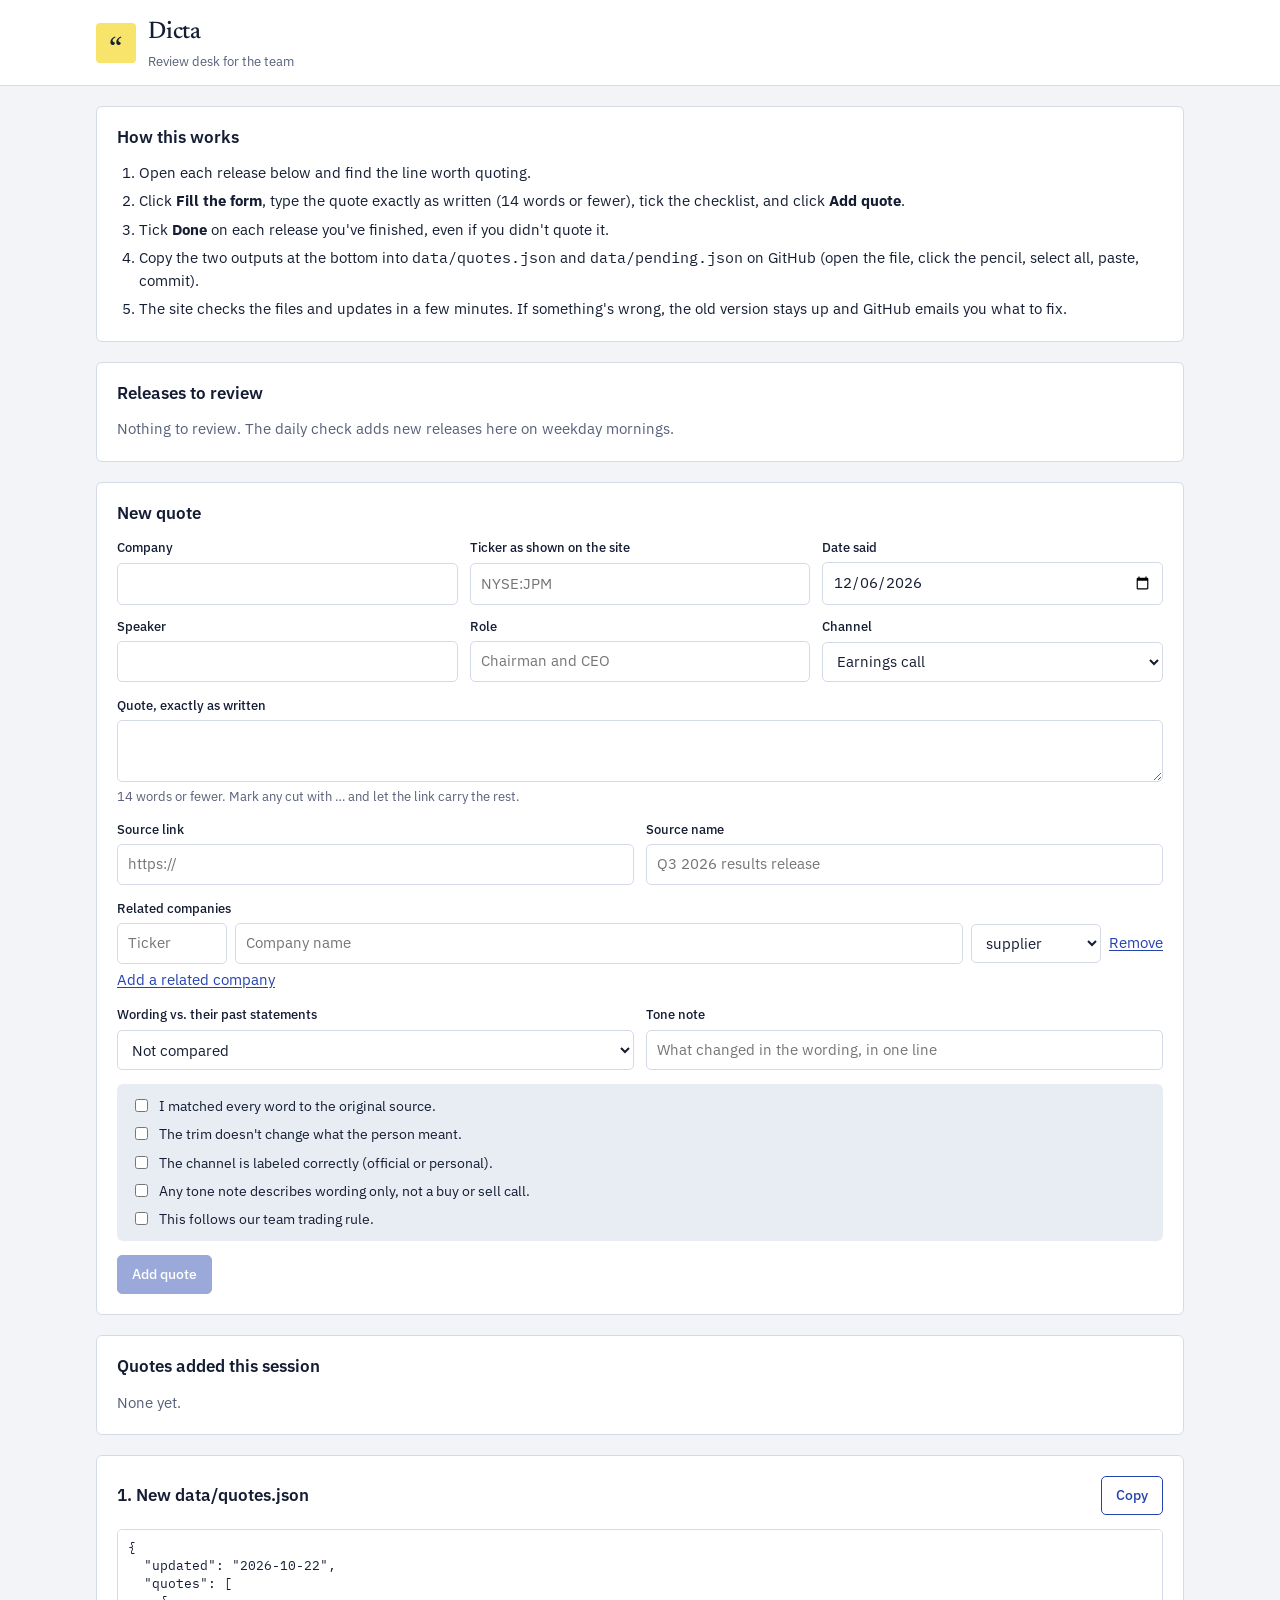
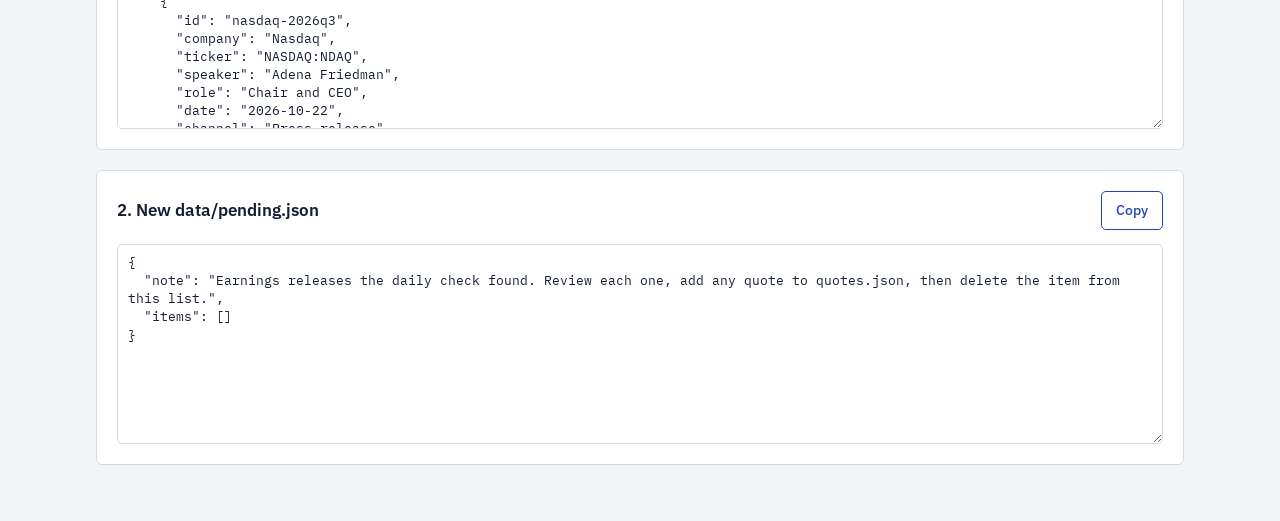
==== review.html @ aed67eb9 "Add files via upload Add Dicta site" ====
<!doctype html>
<html lang="en">
<head>
<meta charset="utf-8">
<meta name="viewport" content="width=device-width, initial-scale=1, viewport-fit=cover">
<meta name="robots" content="noindex">
<title>Dicta Review Desk</title>
<link rel="preconnect" href="https://fonts.googleapis.com">
<link rel="preconnect" href="https://fonts.gstatic.com" crossorigin>
<link rel="stylesheet" href="https://fonts.googleapis.com/css2?family=IBM+Plex+Mono:wght@400;500&family=IBM+Plex+Sans:wght@400;500;600&family=Newsreader:ital,opsz,wght@0,6..72,400;0,6..72,500;1,6..72,400&display=swap">
<link rel="stylesheet" href="assets/style.css">
</head>
<body>
<header class="top">
  <div class="top-in">
    <a class="brand" href="./">
      <span class="brand-mark" aria-hidden="true">&ldquo;</span>
      <span><span class="brand-name">Dicta</span><br><span class="brand-tag">Review desk for the team</span></span>
    </a>
  </div>
</header>

<div class="wrap" style="display:grid;gap:20px">
  <section class="panel">
    <h2>How this works</h2>
    <ol style="margin:0;padding-left:22px;display:grid;gap:6px">
      <li>Open each release below and find the line worth quoting.</li>
      <li>Click <b>Fill the form</b>, type the quote exactly as written (14 words or fewer), tick the checklist, and click <b>Add quote</b>.</li>
      <li>Tick <b>Done</b> on each release you've finished, even if you didn't quote it.</li>
      <li>Copy the two outputs at the bottom into <span class="mono">data/quotes.json</span> and <span class="mono">data/pending.json</span> on GitHub (open the file, click the pencil, select all, paste, commit).</li>
      <li>The site checks the files and updates in a few minutes. If something's wrong, the old version stays up and GitHub emails you what to fix.</li>
    </ol>
  </section>

  <section class="panel">
    <h2>Releases to review</h2>
    <div id="pendingList" style="display:grid;gap:10px"><p class="muted">Loading…</p></div>
  </section>

  <form class="panel" id="quoteForm" novalidate>
    <h2>New quote</h2>
    <div class="grid3">
      <div class="field"><label for="f-company">Company</label><input id="f-company" type="text"></div>
      <div class="field"><label for="f-ticker">Ticker as shown on the site</label><input id="f-ticker" type="text" placeholder="NYSE:JPM"></div>
      <div class="field"><label for="f-date">Date said</label><input id="f-date" type="date"></div>
      <div class="field"><label for="f-speaker">Speaker</label><input id="f-speaker" type="text"></div>
      <div class="field"><label for="f-role">Role</label><input id="f-role" type="text" placeholder="Chairman and CEO"></div>
      <div class="field"><label for="f-channel">Channel</label><select id="f-channel"></select></div>
    </div>
    <div class="field">
      <label for="f-text">Quote, exactly as written</label>
      <textarea id="f-text" rows="2"></textarea>
      <span class="hint" id="f-count">14 words or fewer. Mark any cut with … and let the link carry the rest.</span>
    </div>
    <div class="grid2">
      <div class="field"><label for="f-srcurl">Source link</label><input id="f-srcurl" type="url" placeholder="https://"></div>
      <div class="field"><label for="f-srctitle">Source name</label><input id="f-srctitle" type="text" placeholder="Q3 2026 results release"></div>
    </div>
    <div class="field">
      <span class="lab">Related companies</span>
      <div id="f-related" style="display:grid;gap:8px"></div>
      <div><button type="button" class="linkbtn" id="addRel">Add a related company</button></div>
    </div>
    <div class="grid2">
      <div class="field"><label for="f-tonedir">Wording vs. their past statements</label>
        <select id="f-tonedir"><option value="">Not compared</option><option value="confident">More confident</option><option value="same">About the same</option><option value="cautious">More cautious</option></select>
      </div>
      <div class="field"><label for="f-tonenote">Tone note</label><input id="f-tonenote" type="text" placeholder="What changed in the wording, in one line"></div>
    </div>
    <fieldset class="checklist">
      <legend class="sr">Verification checklist</legend>
      <label class="check"><input type="checkbox" class="chk" id="chk1"> I matched every word to the original source.</label>
      <label class="check"><input type="checkbox" class="chk" id="chk2"> The trim doesn't change what the person meant.</label>
      <label class="check"><input type="checkbox" class="chk" id="chk3"> The channel is labeled correctly (official or personal).</label>
      <label class="check"><input type="checkbox" class="chk" id="chk4"> Any tone note describes wording only, not a buy or sell call.</label>
      <label class="check"><input type="checkbox" class="chk" id="chk5"> This follows our team trading rule.</label>
    </fieldset>
    <div class="row"><button class="btn" type="submit" id="addQuote" disabled>Add quote</button><span class="msg" id="f-msg" role="status"></span></div>
  </form>

  <section class="panel">
    <h2>Quotes added this session</h2>
    <div id="addedList"><p class="muted">None yet.</p></div>
  </section>

  <section class="panel">
    <div class="row" style="justify-content:space-between"><h2>1. New data/quotes.json</h2><button type="button" class="btn ghost" data-copy="out-quotes">Copy</button></div>
    <label class="sr" for="out-quotes">New contents of data/quotes.json</label>
    <textarea id="out-quotes" class="out" rows="10" readonly></textarea>
  </section>
  <section class="panel">
    <div class="row" style="justify-content:space-between"><h2>2. New data/pending.json</h2><button type="button" class="btn ghost" data-copy="out-pending">Copy</button></div>
    <label class="sr" for="out-pending">New contents of data/pending.json</label>
    <textarea id="out-pending" class="out" rows="8" readonly></textarea>
  </section>
</div>
<div class="toast" id="toast" role="status" hidden></div>

<script>
(function(){
"use strict";
const $=s=>document.querySelector(s);
const $$=s=>Array.from(document.querySelectorAll(s));
const esc=s=>String(s==null?"":s).replace(/[&<>"']/g,c=>({"&":"&amp;","<":"&lt;",">":"&gt;",'"':"&quot;","'":"&#39;"}[c]));
const CHANNELS=["Earnings call","Press release","Filing","Interview","Official X account","Personal X account"];
const S={quotes:[],quotesDoc:{},pending:{items:[]},done:new Set(),added:[]};
function today(){const d=new Date();return new Date(d.getTime()-d.getTimezoneOffset()*60000).toISOString().slice(0,10);}
function words(s){return String(s||"").replace(/…/g," ").trim().split(/\s+/).filter(w=>/\w/.test(w)).length;}
let tt;function toast(m){const t=$("#toast");t.textContent=m;t.hidden=false;clearTimeout(tt);tt=setTimeout(()=>{t.hidden=true;},3000);}
async function getJSON(p){const r=await fetch(p+"?v="+Date.now(),{cache:"no-store"});if(!r.ok)throw new Error(p+" "+r.status);return r.json();}

function relRow(r){
  r=r||{};const d=document.createElement("div");d.className="relrow";
  d.innerHTML=`<input class="r-t" type="text" placeholder="Ticker" aria-label="Related ticker" value="${esc(r.ticker||"")}"><input class="r-n" type="text" placeholder="Company name" aria-label="Related company name" value="${esc(r.name||"")}"><select class="r-k" aria-label="Relationship">${["supplier","customer","competitor","partner"].map(k=>`<option${r.relation===k?" selected":""}>${k}</option>`).join("")}</select><button type="button" class="linkbtn r-x">Remove</button>`;
  return d;
}
function resetForm(){$("#quoteForm").reset();$("#f-related").innerHTML="";$("#f-related").appendChild(relRow());$("#f-date").value=today();$("#f-msg").textContent="";updateState();}
function updateState(){
  const n=words($("#f-text").value);
  $("#f-count").textContent=n?`${n} word${n===1?"":"s"}${n>14?". Too long: trim it to 14 or fewer.":""}`:"14 words or fewer. Mark any cut with … and let the link carry the rest.";
  $("#f-count").style.color=n>14?"var(--bad)":"";
  $("#addQuote").disabled=!$$(".chk").every(c=>c.checked);
}
function renderPending(){
  const el=$("#pendingList");const items=S.pending.items||[];
  if(!items.length){el.innerHTML=`<p class="muted">Nothing to review. The daily check adds new releases here on weekday mornings.</p>`;return;}
  el.innerHTML=items.map((it,i)=>`<div class="pend${S.done.has(it.id)?" done":""}">
    <div class="row" style="justify-content:space-between"><b>${esc(it.company)} <span class="mono">${esc(it.ticker)}</span></b><span class="mono muted">${esc(it.form)} · filed ${esc(it.filed)}</span></div>
    <div class="hint">${(it.quotedPeople||[]).length?(it.quotedPeople||[]).map(p=>`${esc(p.speaker)}: “${esc(p.startsWith)}”`).join("<br>"):"No quotes spotted. Open the source to check."}</div>
    <div class="row"><a href="${esc(it.url)}" target="_blank" rel="noopener noreferrer">Open the source ↗</a><button type="button" class="linkbtn" data-fill="${i}">Fill the form</button><label class="check"><input type="checkbox" data-done="${esc(it.id)}"${S.done.has(it.id)?" checked":""}> Done</label></div>
  </div>`).join("");
}
function fillFrom(it){
  resetForm();
  $("#f-company").value=it.company||"";$("#f-ticker").value=it.ticker||"";$("#f-date").value=it.filed||today();
  const sec=/sec\.gov/i.test(it.url||"");
  $("#f-channel").value=sec?"Filing":"Press release";
  $("#f-srcurl").value=it.url||"";
  $("#f-srctitle").value=sec?`Earnings release (SEC Form ${it.form||"8-K"})`:"Results release";
  const p=(it.quotedPeople||[]).find(x=>x.speaker&&x.speaker!=="Check the source");
  if(p)$("#f-speaker").value=p.speaker;
  $("#quoteForm").scrollIntoView({behavior:"smooth",block:"start"});
  $("#f-text").focus({preventScroll:true});
}
function renderAdded(){
  $("#addedList").innerHTML=S.added.length?`<div style="display:grid;gap:8px">${S.added.map((q,i)=>`<div class="pend"><div><b>${esc(q.ticker)}</b> ${esc(q.speaker)}, ${esc(q.date)}</div><div class="hint">“${esc(q.text)}”</div><div><button type="button" class="linkbtn" data-unadd="${i}">Remove</button></div></div>`).join("")}</div>`:`<p class="muted">None yet.</p>`;
  const quotesDoc=Object.assign({},S.quotesDoc,{updated:S.added.length?today():(S.quotesDoc.updated||today()),quotes:S.added.concat(S.quotes)});
  $("#out-quotes").value=JSON.stringify(quotesDoc,null,2)+"\n";
  const pend=Object.assign({},S.pending,{items:(S.pending.items||[]).filter(it=>!S.done.has(it.id))});
  $("#out-pending").value=JSON.stringify(pend,null,2)+"\n";
}
function addQuote(e){
  e.preventDefault();const msg=$("#f-msg");msg.className="msg err";
  const q={company:$("#f-company").value.trim(),ticker:$("#f-ticker").value.trim().toUpperCase(),speaker:$("#f-speaker").value.trim(),role:$("#f-role").value.trim(),date:$("#f-date").value,channel:$("#f-channel").value,
    text:$("#f-text").value.trim().replace(/^[“"]+|[”"]+$/g,""),sourceUrl:$("#f-srcurl").value.trim(),sourceTitle:$("#f-srctitle").value.trim(),
    related:$$("#f-related .relrow").map(r=>({ticker:r.querySelector(".r-t").value.trim().toUpperCase(),name:r.querySelector(".r-n").value.trim(),relation:r.querySelector(".r-k").value})).filter(r=>r.ticker||r.name),
    toneDirection:$("#f-tonedir").value,toneNote:$("#f-tonenote").value.trim(),verifiedAt:today()};
  const missing=[["company","Company"],["ticker","Ticker"],["date","Date"],["speaker","Speaker"],["text","Quote"],["sourceUrl","Source link"]].filter(([k])=>!q[k]).map(([,l])=>l);
  if(missing.length){msg.textContent="Fill in: "+missing.join(", ")+".";return;}
  if(!/^https:\/\//i.test(q.sourceUrl)){msg.textContent="The source link must start with https://";return;}
  if(words(q.text)>14){msg.textContent="The quote is too long. Trim it to 14 words or fewer.";return;}
  q.id=(q.ticker.split(":").pop()+"-"+q.date+"-"+Math.random().toString(36).slice(2,6)).toLowerCase().replace(/[^a-z0-9-]/g,"");
  S.added.unshift(q);renderAdded();resetForm();toast("Added. Copy the outputs below when you're done.");
}
async function copy(id){const el=$("#"+id);try{await navigator.clipboard.writeText(el.value);toast("Copied");}catch(_){el.focus();el.select();toast("Selected. Press Ctrl+C or Cmd+C.");}}

$("#f-channel").innerHTML=CHANNELS.map(c=>`<option>${esc(c)}</option>`).join("");
$("#addRel").addEventListener("click",()=>$("#f-related").appendChild(relRow()));
$("#f-related").addEventListener("click",e=>{const x=e.target.closest(".r-x");if(x)x.closest(".relrow").remove();});
$("#quoteForm").addEventListener("input",updateState);
$("#quoteForm").addEventListener("change",updateState);
$("#quoteForm").addEventListener("submit",addQuote);
$("#pendingList").addEventListener("click",e=>{const b=e.target.closest("[data-fill]");if(b)fillFrom(S.pending.items[+b.dataset.fill]);});
$("#pendingList").addEventListener("change",e=>{const c=e.target.closest("[data-done]");if(!c)return;if(c.checked)S.done.add(c.dataset.done);else S.done.delete(c.dataset.done);renderPending();renderAdded();});
$("#addedList").addEventListener("click",e=>{const b=e.target.closest("[data-unadd]");if(b){S.added.splice(+b.dataset.unadd,1);renderAdded();}});
document.addEventListener("click",e=>{const b=e.target.closest("[data-copy]");if(b)copy(b.dataset.copy);});

(async function(){
  resetForm();
  try{S.quotesDoc=await getJSON("data/quotes.json");S.quotes=S.quotesDoc.quotes||[];}catch(e){$("#pendingList").innerHTML=`<p class="msg err">Couldn't read data/quotes.json. Open this page through the website address, and check the file for typos.</p>`;return;}
  try{S.pending=await getJSON("data/pending.json");}catch(_){S.pending={items:[]};}
  renderPending();renderAdded();
})();
})();
</script>
</body>
</html>
---- assets/style.css ----
/* Dicta: shared styles for the public site and the review helper.
   Layout: a reading column of source-checked quote cards beside a narrow sidebar. */
:root{
  --paper:#F2F4F8; --surface:#FFFFFF; --sunk:#E8ECF3; --ink:#141D33; --muted:#566079; --line:#D5DBE6;
  --accent:#2443AE; --accent-ink:#FFFFFF; --hl:#F8E46B; --focus:#2443AE;
  --good:#1D6E46; --good-bg:#DFF1E7; --warn:#8A5300; --warn-bg:#FAEBCF; --bad:#9E2F27; --bad-bg:#F8E1DE;
  --f-quote:"Newsreader","Iowan Old Style",Georgia,serif;
  --f-ui:"IBM Plex Sans",system-ui,-apple-system,"Segoe UI",sans-serif;
  --f-data:"IBM Plex Mono",ui-monospace,"SFMono-Regular",Menlo,monospace;
  --r:6px;
  color-scheme:light;
}
@media (prefers-color-scheme: dark){
  :root:not([data-theme="light"]){
    --paper:#0D1320; --surface:#141C2C; --sunk:#1B2437; --ink:#E3E8F2; --muted:#9AA5BD; --line:#28334B;
    --accent:#93A9FF; --accent-ink:#0D1320; --hl:#5E5216; --focus:#93A9FF;
    --good:#7FD3A5; --good-bg:#16301F; --warn:#F0B969; --warn-bg:#36280F; --bad:#F2958C; --bad-bg:#3A1C1A;
    color-scheme:dark;
  }
}
:root[data-theme="dark"]{
  --paper:#0D1320; --surface:#141C2C; --sunk:#1B2437; --ink:#E3E8F2; --muted:#9AA5BD; --line:#28334B;
  --accent:#93A9FF; --accent-ink:#0D1320; --hl:#5E5216; --focus:#93A9FF;
  --good:#7FD3A5; --good-bg:#16301F; --warn:#F0B969; --warn-bg:#36280F; --bad:#F2958C; --bad-bg:#3A1C1A;
  color-scheme:dark;
}
*{box-sizing:border-box}
html{-webkit-text-size-adjust:100%}
body{margin:0;background:var(--paper);color:var(--ink);font-family:var(--f-ui);font-size:15px;line-height:1.5}
a{color:var(--accent)}
h1,h2,h3{text-wrap:balance;margin:0;line-height:1.25}
p{margin:0}
img{max-width:100%}
[hidden]{display:none!important}
button,input,select,textarea{font:inherit;color:inherit}
:focus-visible{outline:2px solid var(--focus);outline-offset:2px}
.sr{position:absolute;width:1px;height:1px;overflow:hidden;clip:rect(0 0 0 0);white-space:nowrap}
.muted{color:var(--muted)}
.mono{font-family:var(--f-data);font-variant-numeric:tabular-nums}

/* Header */
.top{position:sticky;top:0;z-index:5;background:var(--surface);border-bottom:1px solid var(--line)}
.top-in{max-width:1120px;margin:0 auto;padding-left:max(16px,env(safe-area-inset-left,0px));padding-right:max(16px,env(safe-area-inset-right,0px));padding-block:14px 0;display:flex;flex-wrap:wrap;align-items:flex-end;justify-content:space-between;gap:6px 28px}
.brand{display:flex;align-items:center;gap:12px;padding-bottom:12px;text-decoration:none;color:inherit}
.brand-mark{font-family:var(--f-quote);font-size:34px;line-height:1;width:40px;height:40px;display:grid;place-items:center;background:var(--hl);border-radius:4px;padding-top:12px}
.brand-name{font-family:var(--f-quote);font-size:24px;font-weight:500;letter-spacing:-.01em}
.brand-tag{font-size:13px;color:var(--muted)}
.tabs{display:flex;gap:20px;overflow-x:auto;max-width:100%;scrollbar-width:none}
.tabs a{white-space:nowrap;text-decoration:none;color:var(--muted);padding:6px 0 12px;border-bottom:2px solid transparent;font-weight:500;font-size:14px}
.tabs a[aria-current="page"]{color:var(--ink);border-bottom-color:var(--accent)}
.tabs a:hover{color:var(--ink)}

/* Page */
.wrap{max-width:1120px;margin:0 auto;padding-left:max(16px,env(safe-area-inset-left,0px));padding-right:max(16px,env(safe-area-inset-right,0px));padding-block:20px 56px}
.notice{display:flex;flex-wrap:wrap;gap:6px 12px;align-items:baseline;font-size:13.5px;background:var(--sunk);border-radius:var(--r);padding:10px 14px;margin-bottom:20px}
.notice b{font-weight:600}
.feed-grid{display:grid;grid-template-columns:minmax(0,1fr) 300px;gap:28px;align-items:start}
@media (max-width:880px){.feed-grid{grid-template-columns:minmax(0,1fr)}}
.feed-col{display:grid;gap:14px;min-width:0}
.filters{display:grid;gap:10px}
.chips{display:flex;flex-wrap:wrap;gap:6px}
.chip{border:1px solid var(--line);background:var(--surface);border-radius:999px;padding:4px 11px;font-size:13px;cursor:pointer;color:var(--muted)}
.chip[aria-pressed="true"]{background:var(--ink);color:var(--paper);border-color:var(--ink)}
input[type=search],input[type=text],input[type=email],input[type=url],input[type=date],select,textarea{background:var(--surface);border:1px solid var(--line);border-radius:5px;padding:8px 10px;width:100%;min-width:0}
textarea{resize:vertical;line-height:1.45}

/* Quote cards */
.feed{display:grid;gap:14px}
.qcard{background:var(--surface);border:1px solid var(--line);border-radius:var(--r);padding:18px 20px;display:grid;gap:10px;min-width:0}
.qmeta{display:flex;flex-wrap:wrap;align-items:center;gap:6px 10px;font-size:13px;color:var(--muted)}
.tick{font-family:var(--f-data);font-weight:500;font-size:12.5px;background:var(--sunk);color:var(--ink);padding:2px 7px;border-radius:4px}
.co{color:var(--ink);font-weight:500}
time{font-family:var(--f-data);font-size:12.5px}
.chan{border:1px solid var(--line);border-radius:999px;padding:1px 9px;font-size:12px}
.chan.personal{background:var(--warn-bg);color:var(--warn);border-color:transparent}
.corr{font-size:12px}
.qtext{margin:0;font-family:var(--f-quote);font-size:clamp(19px,2.3vw,22px);line-height:1.5;overflow-wrap:anywhere}
.hl{background:linear-gradient(to bottom,transparent 56%,var(--hl) 56%);-webkit-box-decoration-break:clone;box-decoration-break:clone;padding:0 2px}
.who{font-size:14.5px}
.who b{font-weight:600}
.src{display:flex;flex-wrap:wrap;gap:6px 16px;align-items:baseline;font-size:13.5px}
.ver{color:var(--good)}
.rel{display:flex;flex-wrap:wrap;gap:6px;align-items:center;font-size:13px}
.rel-l{font-size:11px;letter-spacing:.08em;text-transform:uppercase;color:var(--muted);margin-right:2px}
.rchip{display:inline-flex;gap:6px;align-items:baseline;border:1px solid var(--line);border-radius:4px;padding:2px 8px}
.rchip .mono{font-size:12px}
.rchip i{font-style:normal;color:var(--muted);font-size:12px}
.tone{background:var(--sunk);border-radius:var(--r);padding:10px 12px;display:grid;gap:6px;font-size:14px}
.tone-h{display:flex;flex-wrap:wrap;gap:8px;align-items:center}
.tone-f{font-size:12.5px;color:var(--muted)}
.foot{display:flex;flex-wrap:wrap;gap:8px 14px;font-size:13px;color:var(--muted)}
.sel{user-select:all;font-family:var(--f-data);font-size:13px}

/* Pills */
.pill{display:inline-block;border-radius:999px;padding:1px 9px;font-size:12px;font-weight:500;white-space:nowrap}
.pill.good{background:var(--good-bg);color:var(--good)}
.pill.warn{background:var(--warn-bg);color:var(--warn)}
.pill.bad{background:var(--bad-bg);color:var(--bad)}
.pill.neutral{background:var(--surface);color:var(--muted);border:1px solid var(--line)}

/* Sidebar */
.side{display:grid;gap:16px;position:sticky;top:110px}
@media (max-width:880px){.side{position:static}}
.box{background:var(--surface);border:1px solid var(--line);border-radius:var(--r);padding:16px 18px;display:grid;gap:10px;font-size:14px}
.box h2{font-size:16px;font-weight:600}
.status{font-size:12.5px;color:var(--muted)}

/* Buttons */
.btn{display:inline-flex;justify-content:center;align-items:center;gap:6px;background:var(--accent);color:var(--accent-ink);border:1px solid var(--accent);border-radius:5px;padding:8px 14px;font-weight:500;cursor:pointer;text-decoration:none;font-size:14px}
.btn:disabled{opacity:.45;cursor:not-allowed}
.btn.ghost{background:transparent;color:var(--accent)}
.linkbtn{background:none;border:none;padding:0;color:var(--accent);cursor:pointer;text-decoration:underline;text-underline-offset:2px;font-size:inherit}
.row{display:flex;flex-wrap:wrap;gap:10px;align-items:center}

/* Long-form pages */
.page{max-width:720px;display:grid;gap:18px}
.page h1{font-family:var(--f-quote);font-size:30px;font-weight:500}
.page h2{font-size:18px;font-weight:600}
.page ol{margin:0;padding-left:22px;display:grid;gap:8px}
.page .lede{font-size:16px;color:var(--muted)}
.clist{display:grid;gap:10px}
.citem{background:var(--surface);border:1px solid var(--line);border-radius:var(--r);padding:12px 16px;display:grid;gap:4px}
.empty{background:var(--surface);border:1px dashed var(--line);border-radius:var(--r);padding:24px;display:grid;gap:8px;justify-items:start;color:var(--muted)}
.empty b{color:var(--ink)}

/* Review helper */
.panel{background:var(--surface);border:1px solid var(--line);border-radius:var(--r);padding:20px;display:grid;gap:14px;min-width:0}
.panel h2{font-size:17px;font-weight:600}
.grid2{display:grid;grid-template-columns:repeat(2,minmax(0,1fr));gap:12px}
.grid3{display:grid;grid-template-columns:repeat(3,minmax(0,1fr));gap:12px}
@media (max-width:640px){.grid2,.grid3{grid-template-columns:minmax(0,1fr)}}
.field{display:grid;gap:5px;min-width:0}
.field label,.field .lab{font-size:13px;font-weight:500}
.hint{font-size:12.5px;color:var(--muted)}
.relrow{display:grid;grid-template-columns:110px minmax(0,1fr) 130px auto;gap:8px;align-items:center}
@media (max-width:640px){.relrow{grid-template-columns:minmax(0,1fr) minmax(0,1fr)}}
.checklist{display:grid;gap:8px;background:var(--sunk);border-radius:var(--r);padding:12px 14px;border:0;margin:0}
.check{display:flex;gap:8px;align-items:flex-start;font-size:13.5px}
.check input{margin-top:3px}
.msg{font-size:13.5px}
.msg.err{color:var(--bad)}
.msg.ok{color:var(--good)}
.out{font-family:var(--f-data);font-size:12.5px;min-height:200px}
.pend{border:1px solid var(--line);border-radius:var(--r);padding:12px 14px;display:grid;gap:6px}
.pend.done{opacity:.55}
.toast{position:fixed;left:50%;transform:translateX(-50%);bottom:calc(16px + env(safe-area-inset-bottom,0px));background:var(--ink);color:var(--paper);padding:10px 16px;border-radius:6px;font-size:14px;z-index:20;max-width:calc(100% - 32px)}
@media (prefers-reduced-motion:no-preference){.qcard{transition:border-color .15s}.qcard:hover{border-color:var(--muted)}}
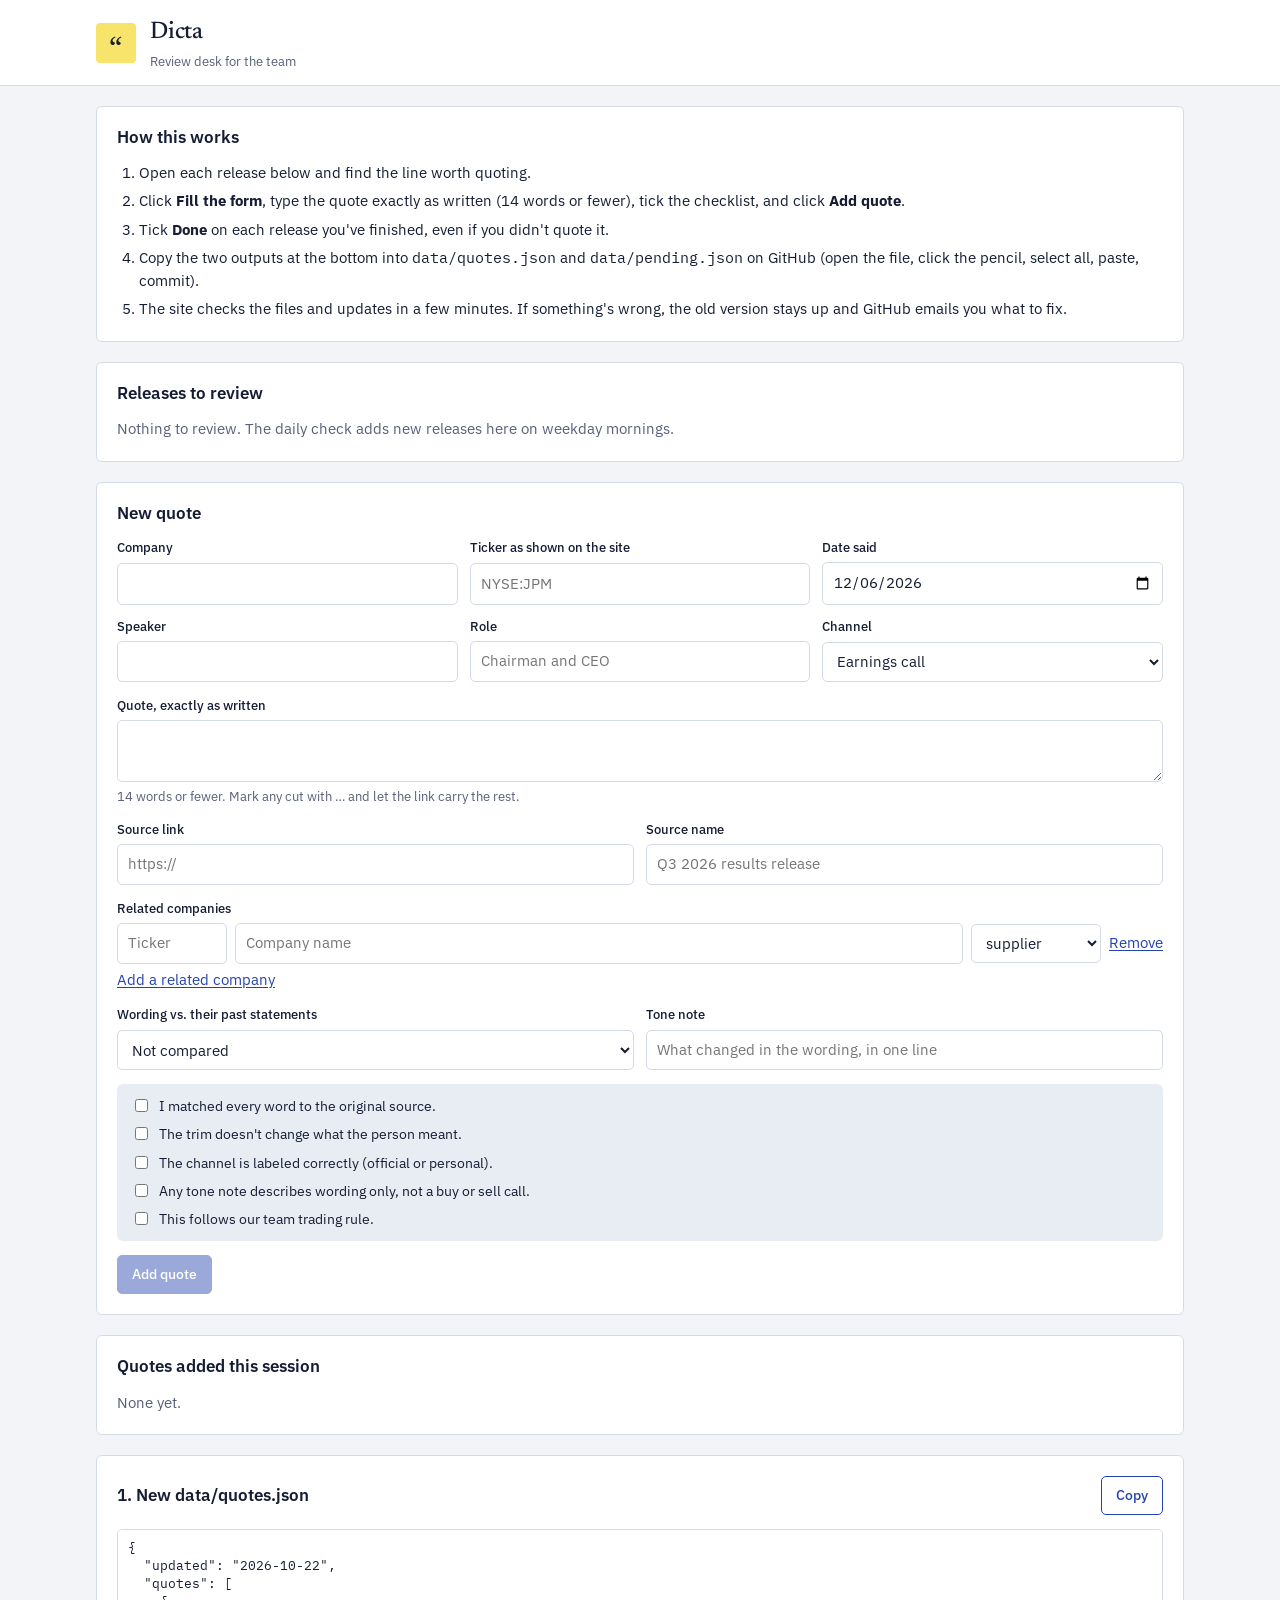
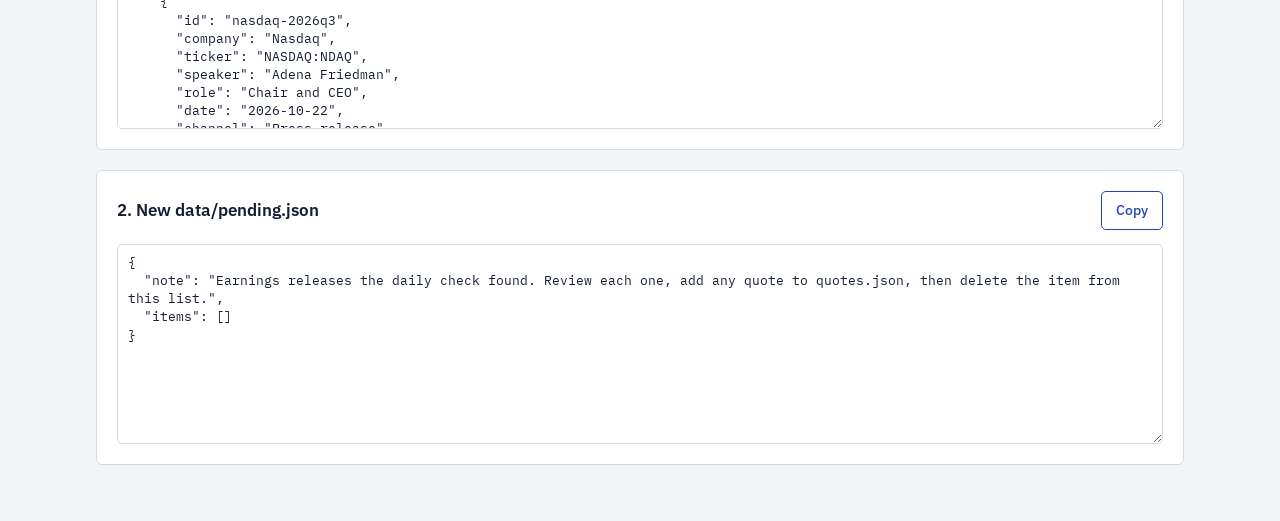
==== commit e8b2471c: "Add Google Fonts stylesheet links to review.html" ====
--- a/review.html
+++ b/review.html
@@ -5,6 +5,7 @@
 <meta name="viewport" content="width=device-width, initial-scale=1, viewport-fit=cover">
 <meta name="robots" content="noindex">
 <title>Dicta Review Desk</title>
+  <link rel="stylesheet" href="https://fonts.googleapis.com/css2?family=Instrument+Serif&display=swap">
 <link rel="preconnect" href="https://fonts.googleapis.com">
 <link rel="preconnect" href="https://fonts.gstatic.com" crossorigin>
 <link rel="stylesheet" href="https://fonts.googleapis.com/css2?family=IBM+Plex+Mono:wght@400;500&family=IBM+Plex+Sans:wght@400;500;600&family=Newsreader:ital,opsz,wght@0,6..72,400;0,6..72,500;1,6..72,400&display=swap">
--- a/assets/style.css
+++ b/assets/style.css
@@ -145,3 +145,7 @@
 .pend.done{opacity:.55}
 .toast{position:fixed;left:50%;transform:translateX(-50%);bottom:calc(16px + env(safe-area-inset-bottom,0px));background:var(--ink);color:var(--paper);padding:10px 16px;border-radius:6px;font-size:14px;z-index:20;max-width:calc(100% - 32px)}
 @media (prefers-reduced-motion:no-preference){.qcard{transition:border-color .15s}.qcard:hover{border-color:var(--muted)}}
+
+/* Text logo: Instrument Serif, black on white in both light and dark mode */
+.brand{flex-wrap:wrap;gap:6px 14px}
+.logo{font-family:"Instrument Serif",Georgia,"Times New Roman",serif;font-weight:400;font-size:32px;line-height:1;letter-spacing:0;color:#000000;background:#FFFFFF;border:1px solid #E3E3E3;border-radius:4px;padding:4px 12px 6px}
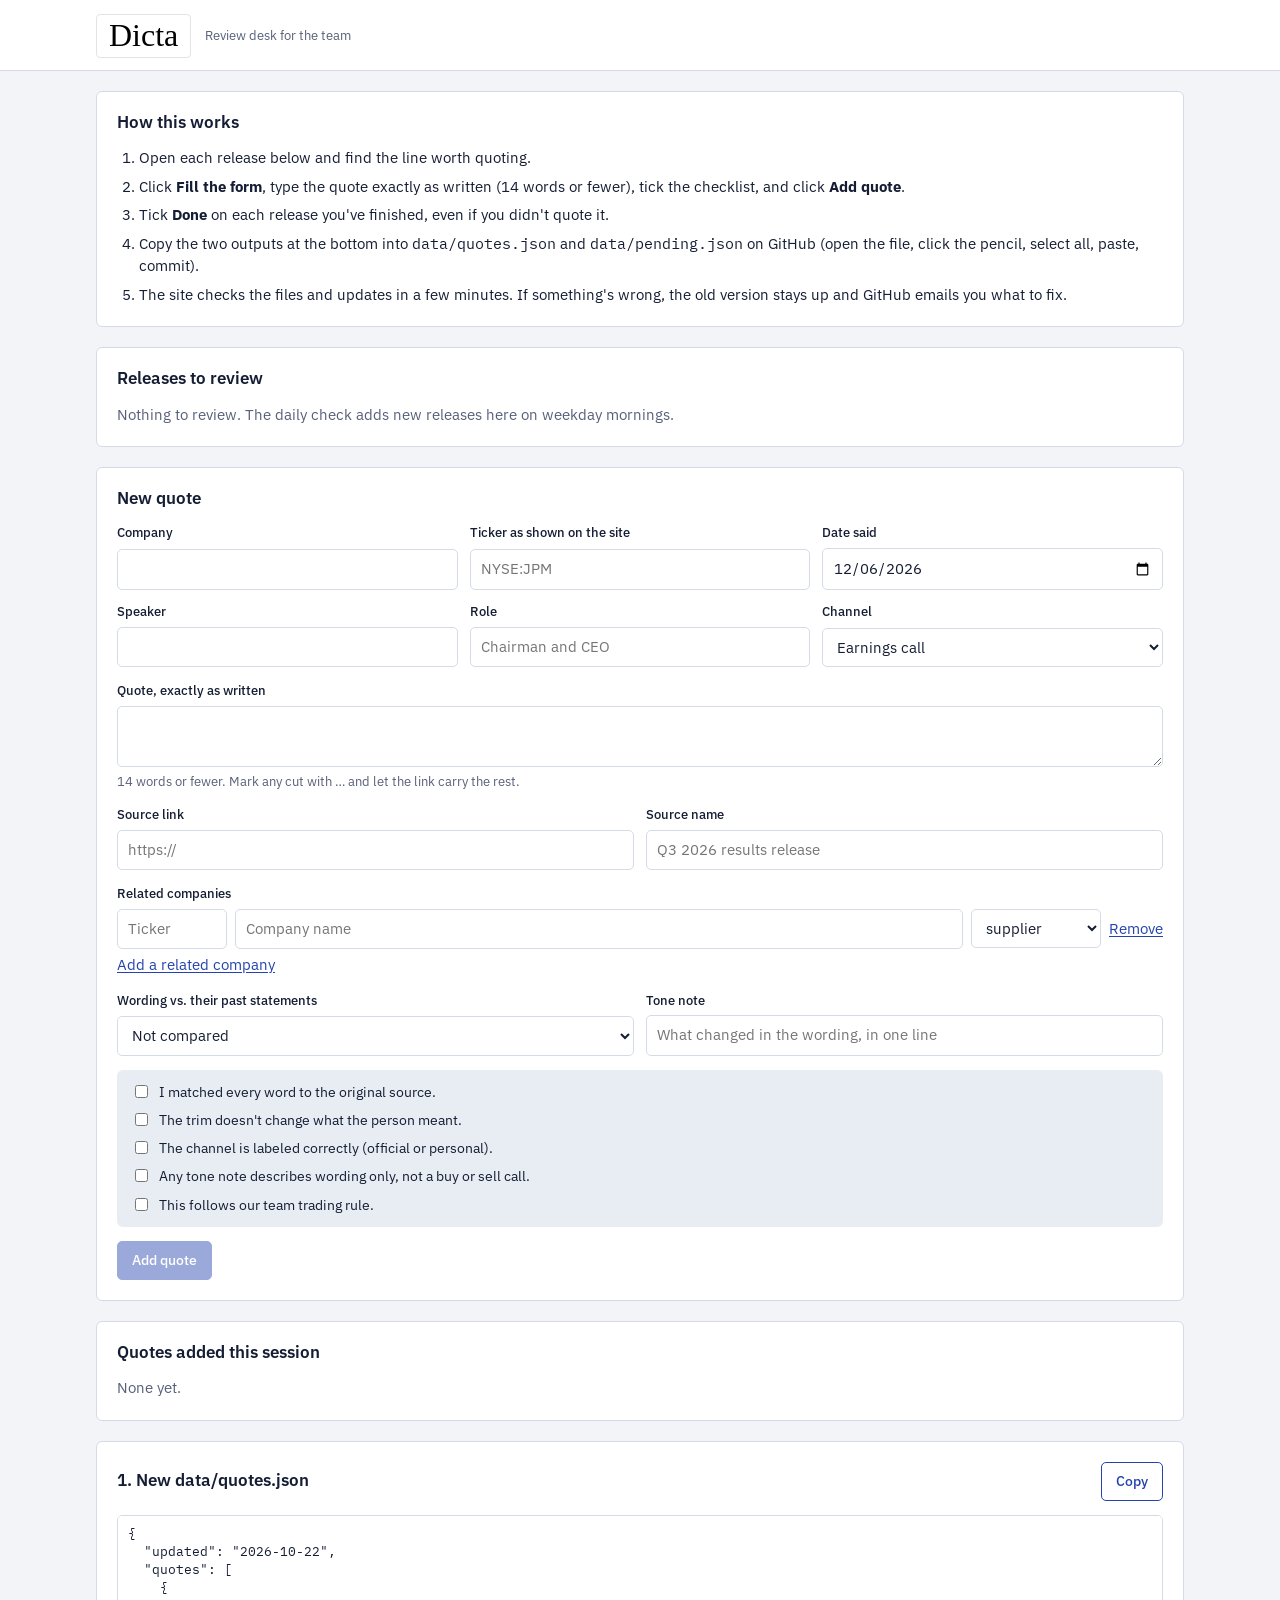
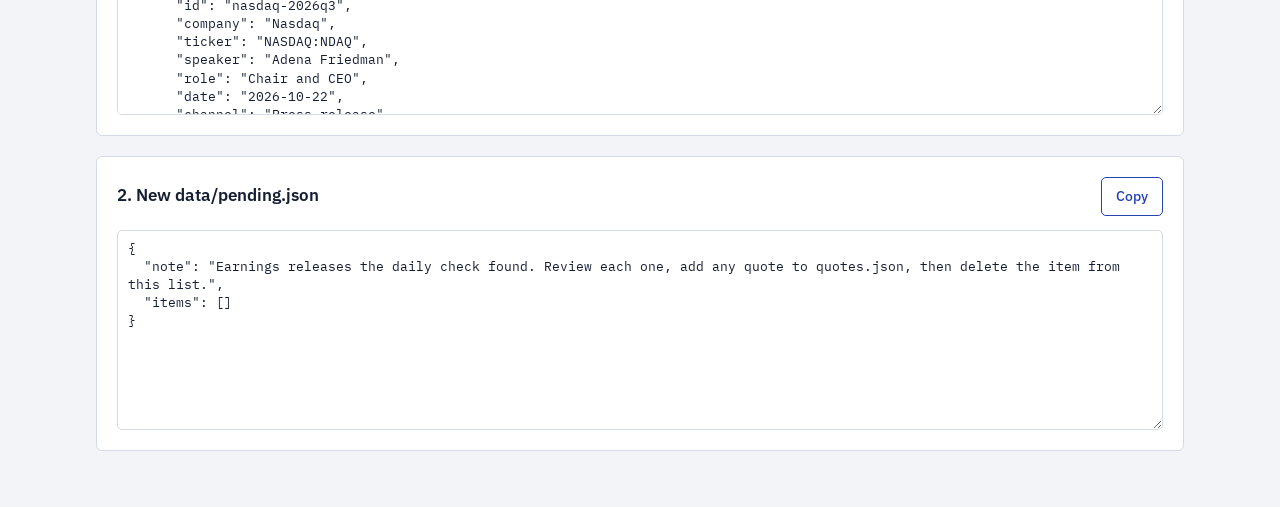
==== commit 1519f179: "Update review.html" ====
--- a/review.html
+++ b/review.html
@@ -15,8 +15,8 @@
 <header class="top">
   <div class="top-in">
     <a class="brand" href="./">
-      <span class="brand-mark" aria-hidden="true">&ldquo;</span>
-      <span><span class="brand-name">Dicta</span><br><span class="brand-tag">Review desk for the team</span></span>
+           <span class="logo">Dicta</span>
+      <span class="brand-tag">Review desk for the team</span>
     </a>
   </div>
 </header>
